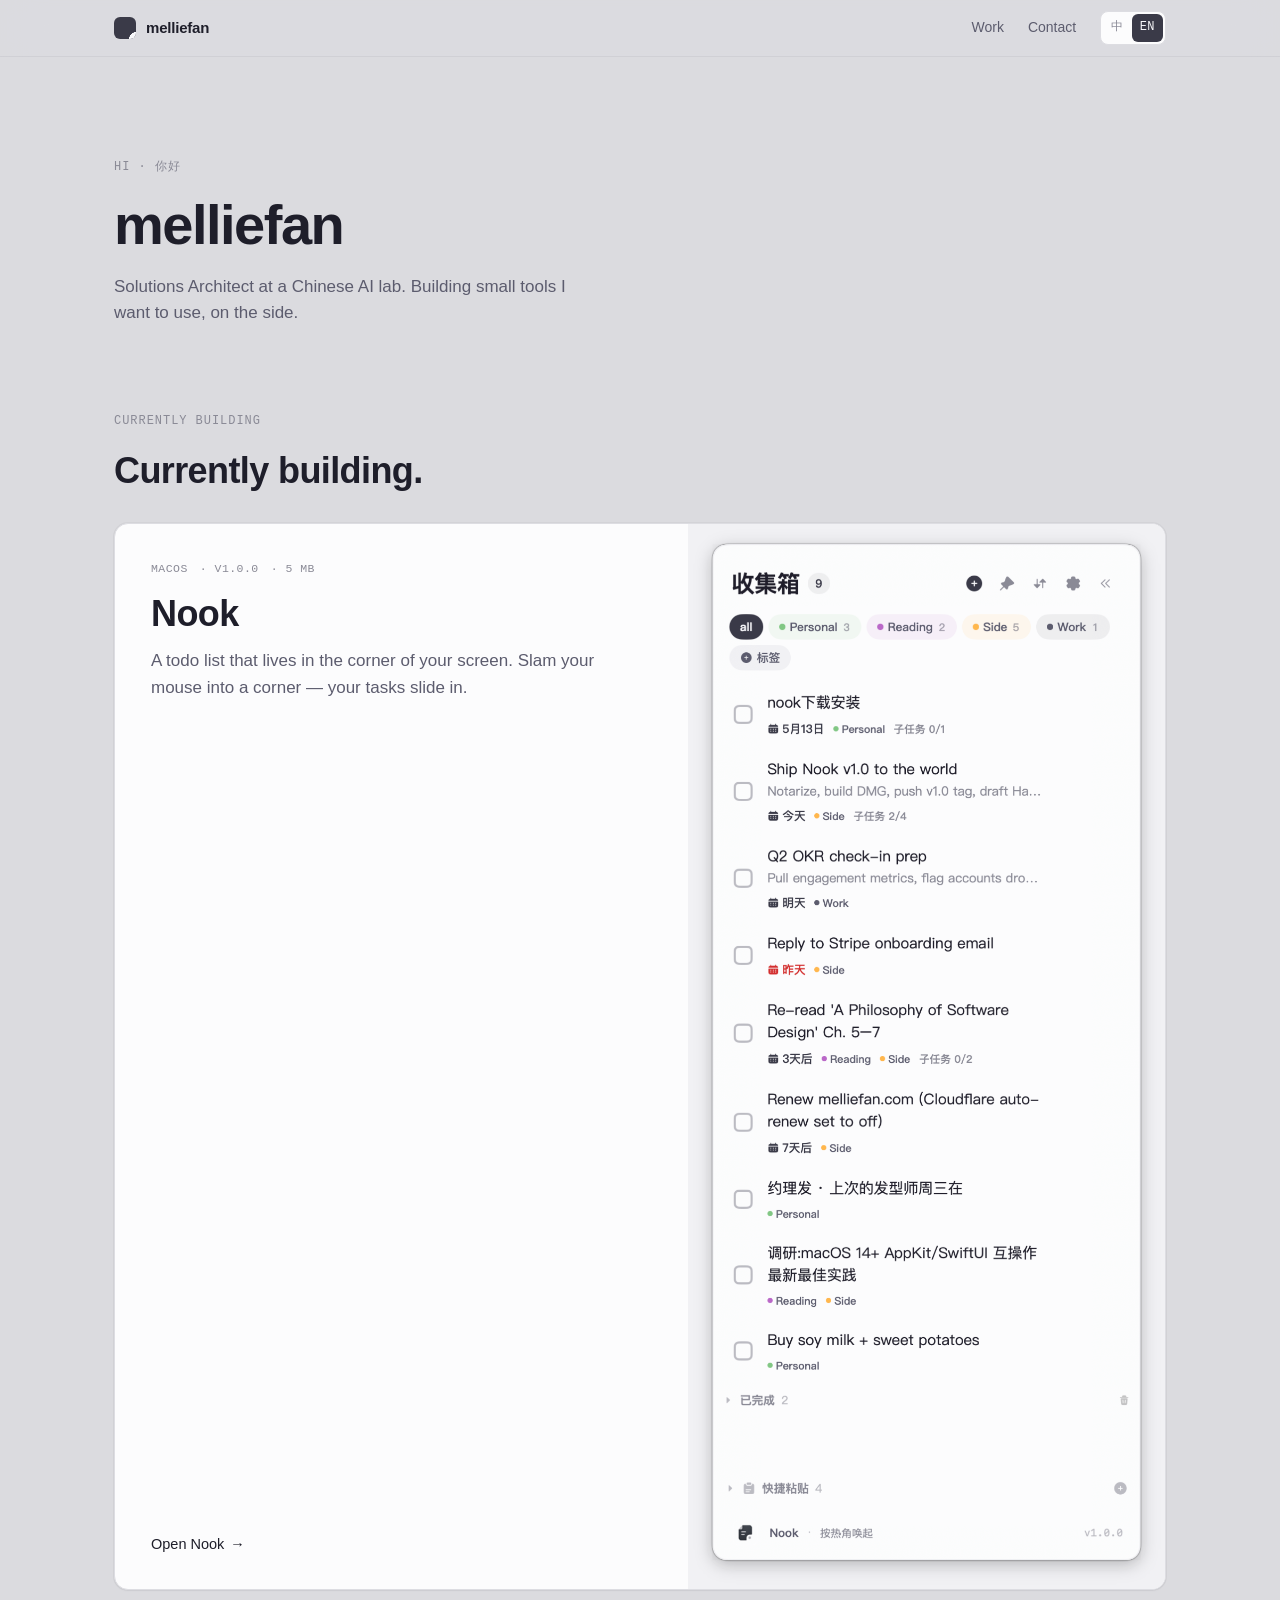
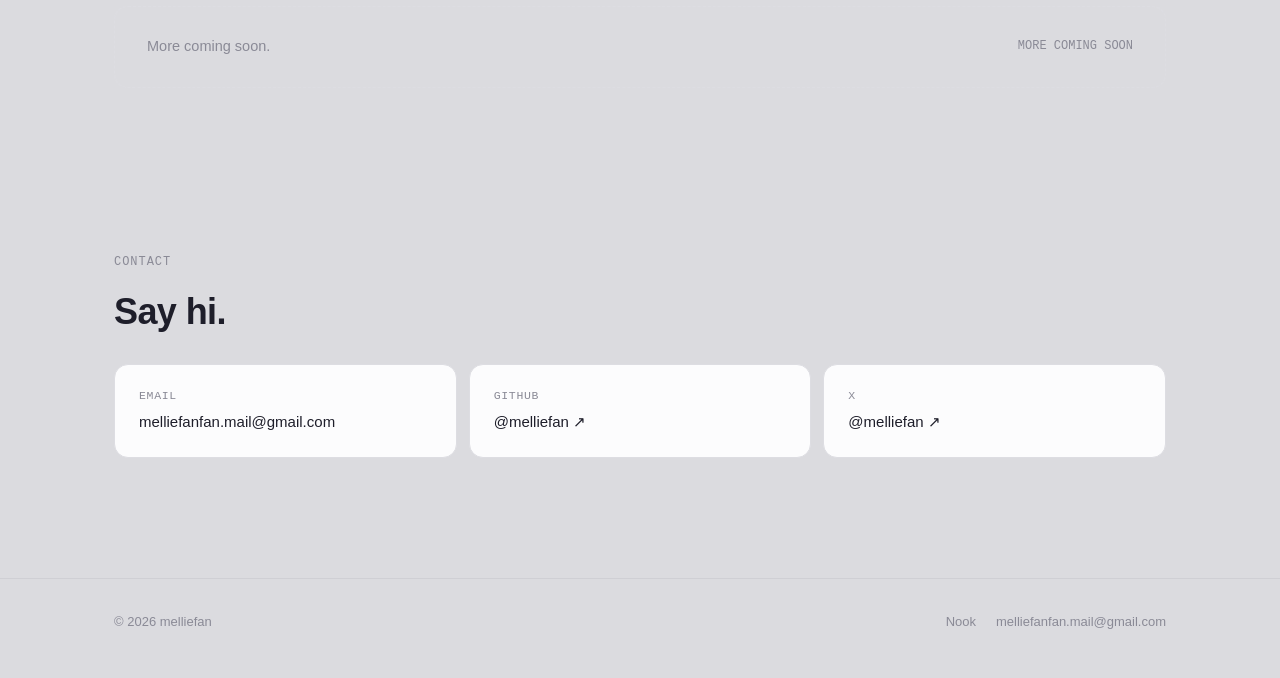
==== en/index.html @ 3928c38f "init: melliefan personal site v1.0 个人主页 + Nook 产品页(中英双语 4 页),静态托管到 GitHub Pages。 URL 全部对齐到 https://m" ====
<!doctype html>
<html lang="en">
<head>
<meta charset="utf-8" />
<meta name="viewport" content="width=device-width, initial-scale=1" />
<title>melliefan</title>
<meta name="description" content="Solutions Architect at a Chinese AI lab. Building tools on the side. Currently shipping Nook — a macOS todo panel that lives in your screen corner." />
<meta name="theme-color" content="#DBDBDF" />
<link rel="icon" type="image/svg+xml" href="../assets/favicon.svg" />

<meta property="og:title" content="melliefan" />
<meta property="og:description" content="Solutions Architect · Building tools on the side" />
<meta property="og:image" content="https://melliefan.github.io/assets/images/og-cover.png" />
<meta property="og:url" content="https://melliefan.github.io/en/" />

<link rel="alternate" hreflang="en" href="https://melliefan.github.io/en/" />
<link rel="alternate" hreflang="zh" href="https://melliefan.github.io/" />
<link rel="alternate" hreflang="x-default" href="https://melliefan.github.io/" />

<link rel="stylesheet" href="../assets/style.css" />
</head>
<body>

<header class="site-header">
  <div class="site-header__inner">
    <a class="brand" href="index.html">
      <span class="brand__mark" aria-hidden="true"></span>
      <span>melliefan</span>
    </a>
    <nav class="site-nav" aria-label="Primary">
      <a class="nav-link" href="#building">Work</a>
      <a class="nav-link" href="#contact">Contact</a>
      <span class="lang-switch" aria-label="Language">
        <a href="../index.html">中</a>
        <a href="#" aria-current="true">EN</a>
      </span>
    </nav>
  </div>
</header>

<main>

  <section class="container hero" style="padding-top: 96px;">
    <div class="hero__copy">
      <span class="eyebrow">Hi · 你好</span>
      <h1 class="hero-display hero__title" style="font-size: clamp(36px, 5.2vw, 56px);">melliefan</h1>
      <p class="lede hero__sub">Solutions Architect at a Chinese AI lab. Building small tools I want to use, on the side.</p>
    </div>
  </section>

  <section class="container section reveal" id="building" style="padding-top: 24px;">
    <div class="section-head">
      <span class="eyebrow">Currently building</span>
      <h2 class="h1">Currently building.</h2>
    </div>

    <a class="work-card" href="nook/index.html" aria-label="Open Nook product page">
      <div class="work-card__body">
        <div>
          <div class="work-card__meta"><span>macOS</span><span>· v1.0.0</span><span>· 5 MB</span></div>
          <h3 class="h1">Nook</h3>
          <p class="lede" style="margin-top: 14px;">A todo list that lives in the corner of your screen. Slam your mouse into a corner — your tasks slide in.</p>
        </div>
        <span class="work-card__cta">Open Nook</span>
      </div>
      <div class="work-card__visual">
        <!-- TODO: replace with AI-generated nook-cover.png (see ASSETS.md §3.1); using main-panel screenshot as placeholder -->
        <img src="../assets/images/screenshot-light-1.png" alt="Nook main panel preview" loading="lazy">
      </div>
    </a>

    <div class="soon-card">
      <span>More coming soon.</span>
      <span class="mono">MORE COMING SOON</span>
    </div>
  </section>

  <section class="container section reveal" id="contact">
    <div class="section-head">
      <span class="eyebrow">Contact</span>
      <h2 class="h1">Say hi.</h2>
    </div>

    <div class="contact">
      <a href="mailto:melliefanfan.mail@gmail.com">
        <span class="label">Email</span>
        <span class="value">melliefanfan.mail@gmail.com</span>
      </a>
      <a href="https://github.com/melliefan" rel="noopener">
        <span class="label">GitHub</span>
        <span class="value">@melliefan ↗</span>
      </a>
      <a href="https://x.com/melliefan" rel="noopener">
        <span class="label">X</span>
        <span class="value">@melliefan ↗</span>
      </a>
    </div>
  </section>

</main>

<footer class="site-footer">
  <div class="container site-footer__inner">
    <span>© 2026 melliefan</span>
    <span class="site-footer__links">
      <a href="nook/index.html">Nook</a>
      <a href="mailto:melliefanfan.mail@gmail.com">melliefanfan.mail@gmail.com</a>
    </span>
  </div>
</footer>

<script src="../assets/main.js" defer></script>
</body>
</html>
---- assets/style.css ----
/* ==========================================================================
   melliefan.github.io — shared stylesheet
   Tokens mirror NookTheme.swift (light only, dark via prefers-color-scheme).
   ========================================================================== */

:root {
  /* Light theme (NookTheme parity) */
  --bg:        #FCFCFD;
  --bg-alt:    #F1F1F4;
  --text-1:    #1E1E2A;
  --text-2:    #5C5C6E;
  --text-3:    #8A8A96;
  --text-4:    #BBBBC2;
  --line:      #DDDDE2;
  --line-soft: rgba(30, 30, 42, 0.06);
  --accent:    #3A3A48;
  --accent-hover: #2A2A38;
  --accent-fg: #F7F7FA;

  /* Page canvas (slightly different from app, per spec) */
  --page-bg:   #DBDBDF;
  --surface:   #FCFCFD;

  /* Shadows */
  --shadow-card: 0 12px 40px rgba(30, 30, 42, 0.08), 0 0 0 1px rgba(30, 30, 42, 0.04);
  --shadow-soft: 0 1px 2px rgba(30, 30, 42, 0.04), 0 0 0 1px rgba(30, 30, 42, 0.04);

  /* Radii */
  --r-card: 14px;
  --r-btn: 8px;
  --r-chip: 999px;

  /* Type */
  --font-sans: -apple-system, BlinkMacSystemFont, "SF Pro Display", "PingFang SC", "Helvetica Neue", sans-serif;
  --font-mono: "SF Mono", "Menlo", ui-monospace, monospace;

  /* Container */
  --container: 1100px;
  --pad: 24px;
}

@media (prefers-color-scheme: dark) {
  :root {
    --bg:        #1A1A26;
    --bg-alt:    #20202E;
    --text-1:    #E5E5EA;
    --text-2:    #A8A8B3;
    --text-3:    #6E6E7A;
    --text-4:    #4A4A56;
    --line:      #2C2C38;
    --line-soft: rgba(229, 229, 234, 0.06);
    --accent:    #E5E5EA;
    --accent-hover: #FFFFFF;
    --accent-fg: #1A1A26;
    --page-bg:   #14141E;
    --surface:   #1F1F2B;
    --shadow-card: 0 12px 40px rgba(0, 0, 0, 0.35), 0 0 0 1px rgba(255, 255, 255, 0.04);
    --shadow-soft: 0 1px 2px rgba(0, 0, 0, 0.2), 0 0 0 1px rgba(255, 255, 255, 0.04);
  }
}

/* Reset --------------------------------------------------------------- */
*,
*::before,
*::after { box-sizing: border-box; }

html { -webkit-font-smoothing: antialiased; -moz-osx-font-smoothing: grayscale; }

body {
  margin: 0;
  font-family: var(--font-sans);
  font-size: 15px;
  line-height: 1.65;
  color: var(--text-1);
  background: var(--page-bg);
  font-feature-settings: "ss01", "cv11";
  text-rendering: optimizeLegibility;
}

img, video { max-width: 100%; display: block; }

a {
  color: inherit;
  text-decoration: none;
}

p { margin: 0; text-wrap: pretty; }
h1, h2, h3, h4 { margin: 0; text-wrap: balance; }

button { font: inherit; }

::selection { background: var(--accent); color: var(--accent-fg); }

/* Layout primitives --------------------------------------------------- */
.container {
  max-width: var(--container);
  margin: 0 auto;
  padding: 0 var(--pad);
}

.section {
  padding-top: 80px;
  padding-bottom: 80px;
}

@media (max-width: 720px) {
  .section { padding-top: 48px; padding-bottom: 48px; }
}

/* Header -------------------------------------------------------------- */
.site-header {
  position: sticky;
  top: 0;
  z-index: 50;
  background: color-mix(in oklab, var(--page-bg) 78%, transparent);
  backdrop-filter: saturate(180%) blur(20px);
  -webkit-backdrop-filter: saturate(180%) blur(20px);
  border-bottom: 1px solid var(--line-soft);
}

.site-header__inner {
  display: flex;
  align-items: center;
  justify-content: space-between;
  height: 56px;
  max-width: var(--container);
  margin: 0 auto;
  padding: 0 var(--pad);
}

.brand {
  display: inline-flex;
  align-items: center;
  gap: 10px;
  font-weight: 600;
  letter-spacing: -0.2px;
  color: var(--text-1);
}

.brand__mark {
  width: 22px;
  height: 22px;
  border-radius: 6px;
  background: var(--accent);
  position: relative;
}
.brand__mark::after {
  content: "";
  position: absolute;
  inset: 0;
  border-radius: 6px;
  background:
    radial-gradient(circle at 100% 100%, var(--accent-fg) 0 22%, transparent 22.5%);
}

.site-nav {
  display: flex;
  align-items: center;
  gap: 24px;
  font-size: 14px;
  color: var(--text-2);
}

.site-nav a:hover { color: var(--text-1); }

.lang-switch {
  display: inline-flex;
  align-items: center;
  gap: 0;
  font-family: var(--font-mono);
  font-size: 12px;
  color: var(--text-3);
  border: 1px solid var(--line);
  border-radius: var(--r-btn);
  padding: 2px;
  background: var(--surface);
}
.lang-switch a {
  padding: 4px 8px;
  border-radius: 6px;
  letter-spacing: 0.04em;
}
.lang-switch a[aria-current="true"] {
  background: var(--accent);
  color: var(--accent-fg);
}

@media (max-width: 560px) {
  .site-nav .nav-link { display: none; }
}

/* Buttons ------------------------------------------------------------- */
.btn {
  display: inline-flex;
  align-items: center;
  gap: 8px;
  height: 44px;
  padding: 0 18px;
  border-radius: var(--r-btn);
  font-size: 14.5px;
  font-weight: 500;
  letter-spacing: -0.1px;
  border: 1px solid transparent;
  cursor: pointer;
  transition: background-color 120ms ease, color 120ms ease, border-color 120ms ease;
  white-space: nowrap;
}
.btn--primary {
  background: var(--accent);
  color: var(--accent-fg);
}
.btn--primary:hover { background: var(--accent-hover); }
.btn--ghost {
  background: transparent;
  color: var(--text-1);
  border-color: var(--line);
}
.btn--ghost:hover { border-color: var(--text-3); }

.btn--lg { height: 52px; padding: 0 22px; font-size: 15px; }

.btn .ico { width: 16px; height: 16px; flex-shrink: 0; }

/* Type ---------------------------------------------------------------- */
.eyebrow {
  display: inline-block;
  font-family: var(--font-mono);
  font-size: 12px;
  letter-spacing: 0.08em;
  text-transform: uppercase;
  color: var(--text-3);
  margin-bottom: 18px;
}

.hero-display {
  font-size: clamp(40px, 6.4vw, 68px);
  line-height: 1.04;
  font-weight: 800;
  letter-spacing: -1.5px;
  color: var(--text-1);
}

.h1 {
  font-size: clamp(28px, 3.2vw, 36px);
  font-weight: 700;
  letter-spacing: -0.6px;
  line-height: 1.15;
}

.h2 {
  font-size: 22px;
  font-weight: 700;
  letter-spacing: -0.4px;
  line-height: 1.25;
}

.h3 {
  font-size: 16px;
  font-weight: 600;
  letter-spacing: -0.2px;
  line-height: 1.4;
}

.lede {
  font-size: 17px;
  line-height: 1.55;
  color: var(--text-2);
  max-width: 52ch;
}

.muted { color: var(--text-2); }
.dim   { color: var(--text-3); }
.mono  { font-family: var(--font-mono); }

/* Hero ---------------------------------------------------------------- */
.hero {
  padding-top: 64px;
  padding-bottom: 24px;
}
.hero__copy {
  max-width: 720px;
}
.hero__title {
  margin-bottom: 20px;
}
.hero__sub {
  margin-bottom: 32px;
}
.hero__ctas {
  display: flex;
  flex-wrap: wrap;
  gap: 12px;
  margin-bottom: 56px;
}

.hero__visual {
  position: relative;
  border-radius: var(--r-card);
  overflow: hidden;
  box-shadow: var(--shadow-card);
  background: var(--surface);
  aspect-ratio: 16 / 10;
}

/* Placeholder --------------------------------------------------------- */
/* Subtly-striped SVG-style placeholders with mono label. */
.placeholder {
  position: relative;
  width: 100%;
  height: 100%;
  background-color: var(--bg-alt);
  background-image: repeating-linear-gradient(
    135deg,
    transparent 0 14px,
    color-mix(in oklab, var(--text-3) 10%, transparent) 14px 15px
  );
  display: flex;
  align-items: center;
  justify-content: center;
  color: var(--text-3);
  font-family: var(--font-mono);
  font-size: 12px;
  letter-spacing: 0.04em;
  text-align: center;
  padding: 16px;
}
.placeholder__label {
  background: var(--surface);
  border: 1px solid var(--line);
  padding: 6px 10px;
  border-radius: 6px;
  color: var(--text-2);
}
.placeholder--video::before {
  content: "";
  position: absolute;
  width: 56px;
  height: 56px;
  border-radius: 999px;
  background: var(--surface);
  border: 1px solid var(--line);
  box-shadow: var(--shadow-soft);
  z-index: 0;
}
.placeholder--video::after {
  content: "";
  position: absolute;
  width: 0;
  height: 0;
  border-left: 14px solid var(--text-2);
  border-top: 9px solid transparent;
  border-bottom: 9px solid transparent;
  margin-left: 4px;
  z-index: 1;
}
.placeholder--video .placeholder__label {
  position: absolute;
  bottom: 14px;
  left: 14px;
}

/* Hot corner section -------------------------------------------------- */
.corner-block {
  display: grid;
  grid-template-columns: 1.05fr 1fr;
  gap: 56px;
  align-items: center;
}
@media (max-width: 820px) {
  .corner-block { grid-template-columns: 1fr; gap: 32px; }
}

.corner-diagram {
  position: relative;
  aspect-ratio: 16 / 10;
  background: var(--bg);
  border: 1px solid var(--line);
  border-radius: var(--r-card);
  box-shadow: var(--shadow-soft);
  overflow: hidden;
}
/* simulated screen with menubar */
.corner-diagram::before {
  content: "";
  position: absolute;
  top: 0; left: 0; right: 0;
  height: 22px;
  background: var(--bg-alt);
  border-bottom: 1px solid var(--line-soft);
}
/* corner markers */
.corner-diagram .marker {
  position: absolute;
  width: 28px;
  height: 28px;
  border: 1.5px dashed var(--text-3);
  border-radius: 4px;
}
.corner-diagram .marker--tl { top: 8px;    left: 8px;    border-color: var(--accent); border-style: solid; }
.corner-diagram .marker--tr { top: 8px;    right: 8px; }
.corner-diagram .marker--bl { bottom: 8px; left: 8px; }
.corner-diagram .marker--br { bottom: 8px; right: 8px; }

/* slid-out panel from top-left */
.corner-diagram .panel {
  position: absolute;
  top: 8px;
  left: 8px;
  width: 38%;
  height: 62%;
  background: var(--surface);
  border: 1px solid var(--line);
  border-radius: 10px;
  box-shadow: 0 14px 30px rgba(30,30,42,0.14);
  padding: 14px 12px;
  display: flex;
  flex-direction: column;
  gap: 8px;
}
.corner-diagram .panel .row {
  height: 8px;
  border-radius: 3px;
  background: var(--bg-alt);
}
.corner-diagram .panel .row.short { width: 60%; }
.corner-diagram .panel .row.med   { width: 78%; }
.corner-diagram .panel .row.tag {
  height: 14px;
  width: 38px;
  border-radius: 4px;
  background: color-mix(in oklab, var(--accent) 22%, var(--bg-alt));
}
.corner-diagram .cursor {
  position: absolute;
  top: 14px;
  left: 14px;
  width: 14px;
  height: 14px;
}
.corner-diagram .cursor svg { display: block; width: 100%; height: 100%; color: var(--text-1); }

/* Feature grid -------------------------------------------------------- */
.features {
  display: grid;
  grid-template-columns: repeat(3, 1fr);
  gap: 16px;
  margin-top: 40px;
}
@media (max-width: 880px) { .features { grid-template-columns: repeat(2, 1fr); } }
@media (max-width: 540px) { .features { grid-template-columns: 1fr; } }

.feature {
  background: var(--surface);
  border: 1px solid var(--line);
  border-radius: var(--r-card);
  padding: 24px 22px 26px;
  display: flex;
  flex-direction: column;
  gap: 10px;
  min-height: 188px;
}
.feature__ico {
  width: 28px;
  height: 28px;
  color: var(--text-1);
  margin-bottom: 6px;
}
.feature__ico svg { width: 100%; height: 100%; display: block; }
.feature__desc {
  color: var(--text-2);
  font-size: 14.5px;
  line-height: 1.55;
}
.feature__desc code {
  font-family: var(--font-mono);
  font-size: 12.5px;
  background: var(--bg-alt);
  padding: 1px 6px;
  border-radius: 4px;
  color: var(--text-1);
}

/* Showcase blocks (zig-zag) ------------------------------------------- */
.showcase-block {
  display: grid;
  grid-template-columns: 1fr 1fr;
  gap: 64px;
  align-items: center;
  margin-top: 96px;
}
.showcase-block:first-of-type { margin-top: 56px; }

.showcase-block--reverse .showcase-block__copy { order: 2; }
.showcase-block--reverse .showcase-block__visual { order: 1; }

@media (max-width: 880px) {
  .showcase-block {
    grid-template-columns: 1fr;
    gap: 32px;
    margin-top: 64px;
  }
  .showcase-block--reverse .showcase-block__copy { order: 1; }
  .showcase-block--reverse .showcase-block__visual { order: 2; }
}

.showcase-block__eyebrow {
  font-size: 12px;
  font-weight: 600;
  color: var(--text-3);
  letter-spacing: 0.08em;
  text-transform: uppercase;
  display: block;
  margin-bottom: 16px;
}
.showcase-block__title {
  margin-bottom: 20px;
  letter-spacing: -0.4px;
}
.showcase-block__body {
  color: var(--text-2);
  font-size: 16px;
  line-height: 1.75;
  margin-bottom: 14px;
}
.showcase-block__body:last-child { margin-bottom: 0; }
.showcase-block__body code {
  font-family: var(--font-mono);
  font-size: 13px;
  background: var(--bg-alt);
  padding: 2px 6px;
  border-radius: 4px;
  color: var(--text-1);
}

/* 容器无框 — 截图本身已经自带圆角和阴影,加框会双层叠 */
.showcase-block__visual {
  display: flex;
  align-items: center;
  justify-content: center;
}
.showcase-block__visual img,
.showcase-block__visual video {
  display: block;
  max-width: 100%;
  height: auto;
}

/* Download ------------------------------------------------------------ */
.download {
  background: var(--surface);
  border: 1px solid var(--line);
  border-radius: var(--r-card);
  padding: 56px 40px;
  text-align: center;
  box-shadow: var(--shadow-soft);
}
.download .h1 { margin-bottom: 12px; }
.download__meta {
  font-family: var(--font-mono);
  font-size: 12.5px;
  color: var(--text-3);
  margin-bottom: 28px;
  letter-spacing: 0.02em;
}
.download .btn { margin-bottom: 20px; }
.download__note {
  font-size: 13.5px;
  color: var(--text-2);
  max-width: 56ch;
  margin: 0 auto;
}
.download__sha {
  margin-top: 18px;
  font-family: var(--font-mono);
  font-size: 11.5px;
  color: var(--text-4);
  word-break: break-all;
}

/* About --------------------------------------------------------------- */
.about {
  display: grid;
  grid-template-columns: 120px 1fr;
  gap: 32px;
  align-items: start;
}
@media (max-width: 600px) {
  .about { grid-template-columns: 1fr; gap: 20px; }
}
.about__avatar {
  width: 96px;
  height: 96px;
  border-radius: 50%;
  background: var(--bg-alt);
  border: 1px solid var(--line);
  overflow: hidden;
  background-image: repeating-linear-gradient(135deg, transparent 0 8px, color-mix(in oklab, var(--text-3) 14%, transparent) 8px 9px);
}
.about__name { font-weight: 700; font-size: 17px; letter-spacing: -0.2px; }
.about__bio  { color: var(--text-2); margin-top: 6px; max-width: 60ch; }
.about__links {
  display: flex;
  gap: 18px;
  margin-top: 16px;
  font-size: 14px;
  color: var(--text-2);
}
.about__links a:hover { color: var(--text-1); }

/* Footer -------------------------------------------------------------- */
.site-footer {
  border-top: 1px solid var(--line-soft);
  padding: 32px 0 48px;
  margin-top: 40px;
}
.site-footer__inner {
  display: flex;
  flex-wrap: wrap;
  gap: 16px;
  justify-content: space-between;
  align-items: center;
  font-size: 13px;
  color: var(--text-3);
}
.site-footer__links {
  display: flex;
  gap: 20px;
}
.site-footer__links a:hover { color: var(--text-1); }

/* Section heading layout --------------------------------------------- */
.section-head {
  max-width: 640px;
  margin-bottom: 8px;
}

/* Personal landing-specific ------------------------------------------ */
.work-card {
  display: grid;
  grid-template-columns: 1.2fr 1fr;
  gap: 0;
  border-radius: var(--r-card);
  overflow: hidden;
  background: var(--surface);
  border: 1px solid var(--line);
  box-shadow: var(--shadow-soft);
  margin-top: 32px;
  transition: box-shadow 200ms ease, transform 200ms ease;
}
.work-card:hover {
  box-shadow: var(--shadow-card);
}
.work-card__body {
  padding: 36px 36px 32px;
  display: flex;
  flex-direction: column;
  justify-content: space-between;
  gap: 24px;
}
.work-card__body .h1 { margin-bottom: 10px; }
.work-card__visual {
  background: var(--bg-alt);
  min-height: 280px;
  position: relative;
}
.work-card__meta {
  display: flex;
  gap: 12px;
  font-family: var(--font-mono);
  font-size: 11.5px;
  color: var(--text-3);
  letter-spacing: 0.04em;
  text-transform: uppercase;
  margin-bottom: 14px;
}
.work-card__cta {
  display: inline-flex;
  align-items: center;
  gap: 6px;
  font-size: 14.5px;
  font-weight: 500;
  color: var(--text-1);
}
.work-card__cta::after {
  content: "→";
  transition: transform 160ms ease;
}
.work-card:hover .work-card__cta::after { transform: translateX(3px); }

@media (max-width: 720px) {
  .work-card { grid-template-columns: 1fr; }
  .work-card__visual { min-height: 200px; order: -1; }
  .work-card__body { padding: 24px; }
}

.soon-card {
  margin-top: 16px;
  padding: 28px 32px;
  border: 1px dashed var(--line);
  border-radius: var(--r-card);
  color: var(--text-3);
  font-size: 14.5px;
  display: flex;
  align-items: center;
  justify-content: space-between;
  gap: 16px;
}
.soon-card .mono { font-size: 12px; }

.contact {
  display: grid;
  grid-template-columns: repeat(3, 1fr);
  gap: 12px;
  margin-top: 32px;
}
@media (max-width: 600px) { .contact { grid-template-columns: 1fr; } }
.contact a {
  border: 1px solid var(--line);
  background: var(--surface);
  border-radius: var(--r-card);
  padding: 22px 24px;
  display: flex;
  flex-direction: column;
  gap: 4px;
  transition: border-color 160ms ease, transform 160ms ease;
}
.contact a:hover { border-color: var(--text-3); }
.contact .label { font-family: var(--font-mono); font-size: 11.5px; color: var(--text-3); letter-spacing: 0.06em; text-transform: uppercase; }
.contact .value { font-size: 15px; color: var(--text-1); font-weight: 500; }

/* Reveal on scroll ---------------------------------------------------- */
.reveal {
  opacity: 0;
  transform: translateY(8px);
  transition: opacity 400ms ease, transform 400ms ease;
}
.reveal.is-visible {
  opacity: 1;
  transform: none;
}
@media (prefers-reduced-motion: reduce) {
  .reveal { opacity: 1; transform: none; transition: none; }
}
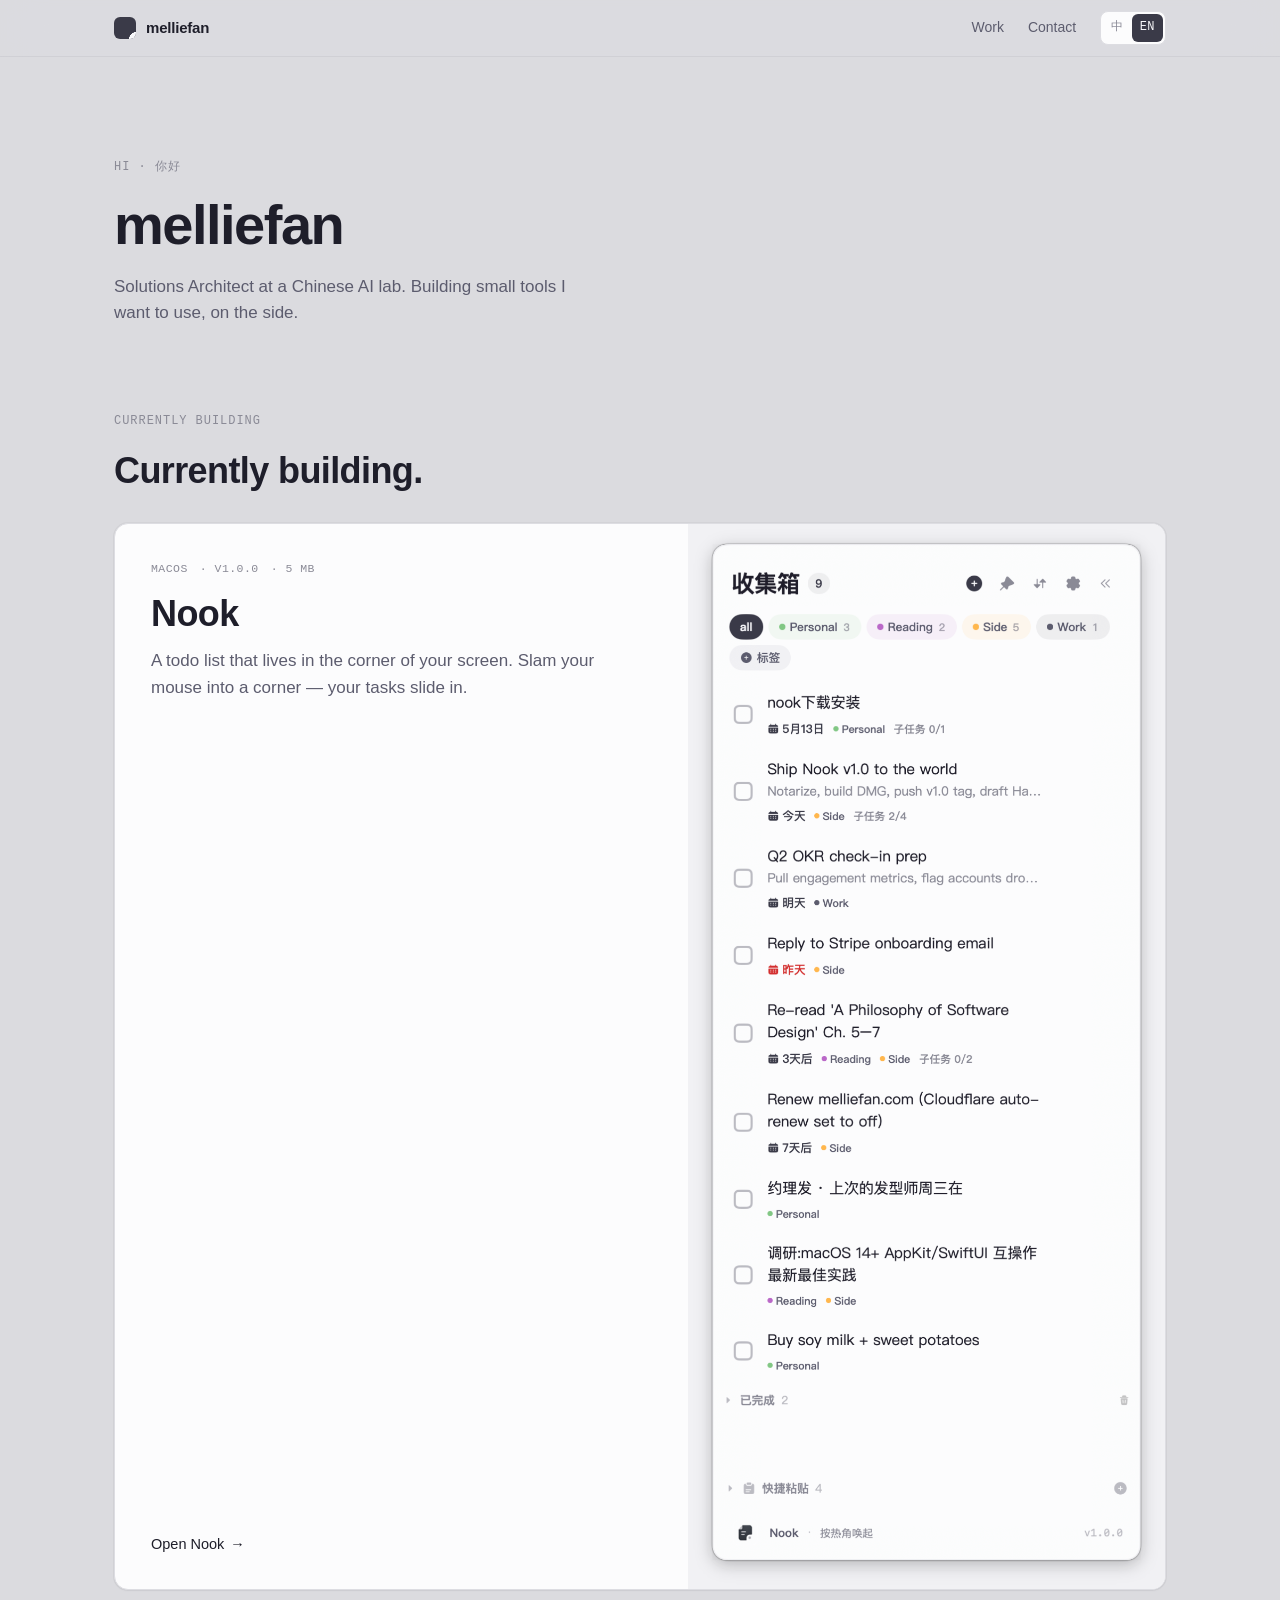
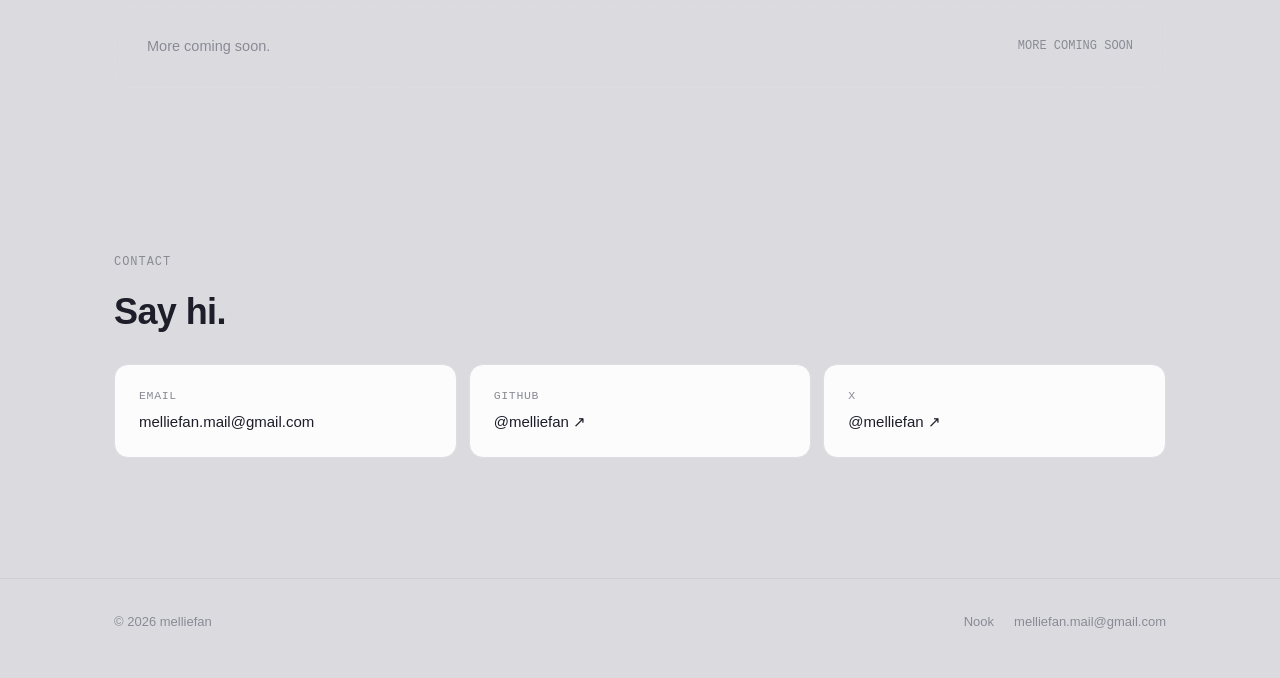
==== commit ff2104aa: "fix(email): melliefanfan → melliefan (typo)" ====
--- a/en/index.html
+++ b/en/index.html
@@ -82,9 +82,9 @@
     </div>
 
     <div class="contact">
-      <a href="mailto:melliefanfan.mail@gmail.com">
+      <a href="mailto:melliefan.mail@gmail.com">
         <span class="label">Email</span>
-        <span class="value">melliefanfan.mail@gmail.com</span>
+        <span class="value">melliefan.mail@gmail.com</span>
       </a>
       <a href="https://github.com/melliefan" rel="noopener">
         <span class="label">GitHub</span>
@@ -104,7 +104,7 @@
     <span>© 2026 melliefan</span>
     <span class="site-footer__links">
       <a href="nook/index.html">Nook</a>
-      <a href="mailto:melliefanfan.mail@gmail.com">melliefanfan.mail@gmail.com</a>
+      <a href="mailto:melliefan.mail@gmail.com">melliefan.mail@gmail.com</a>
     </span>
   </div>
 </footer>
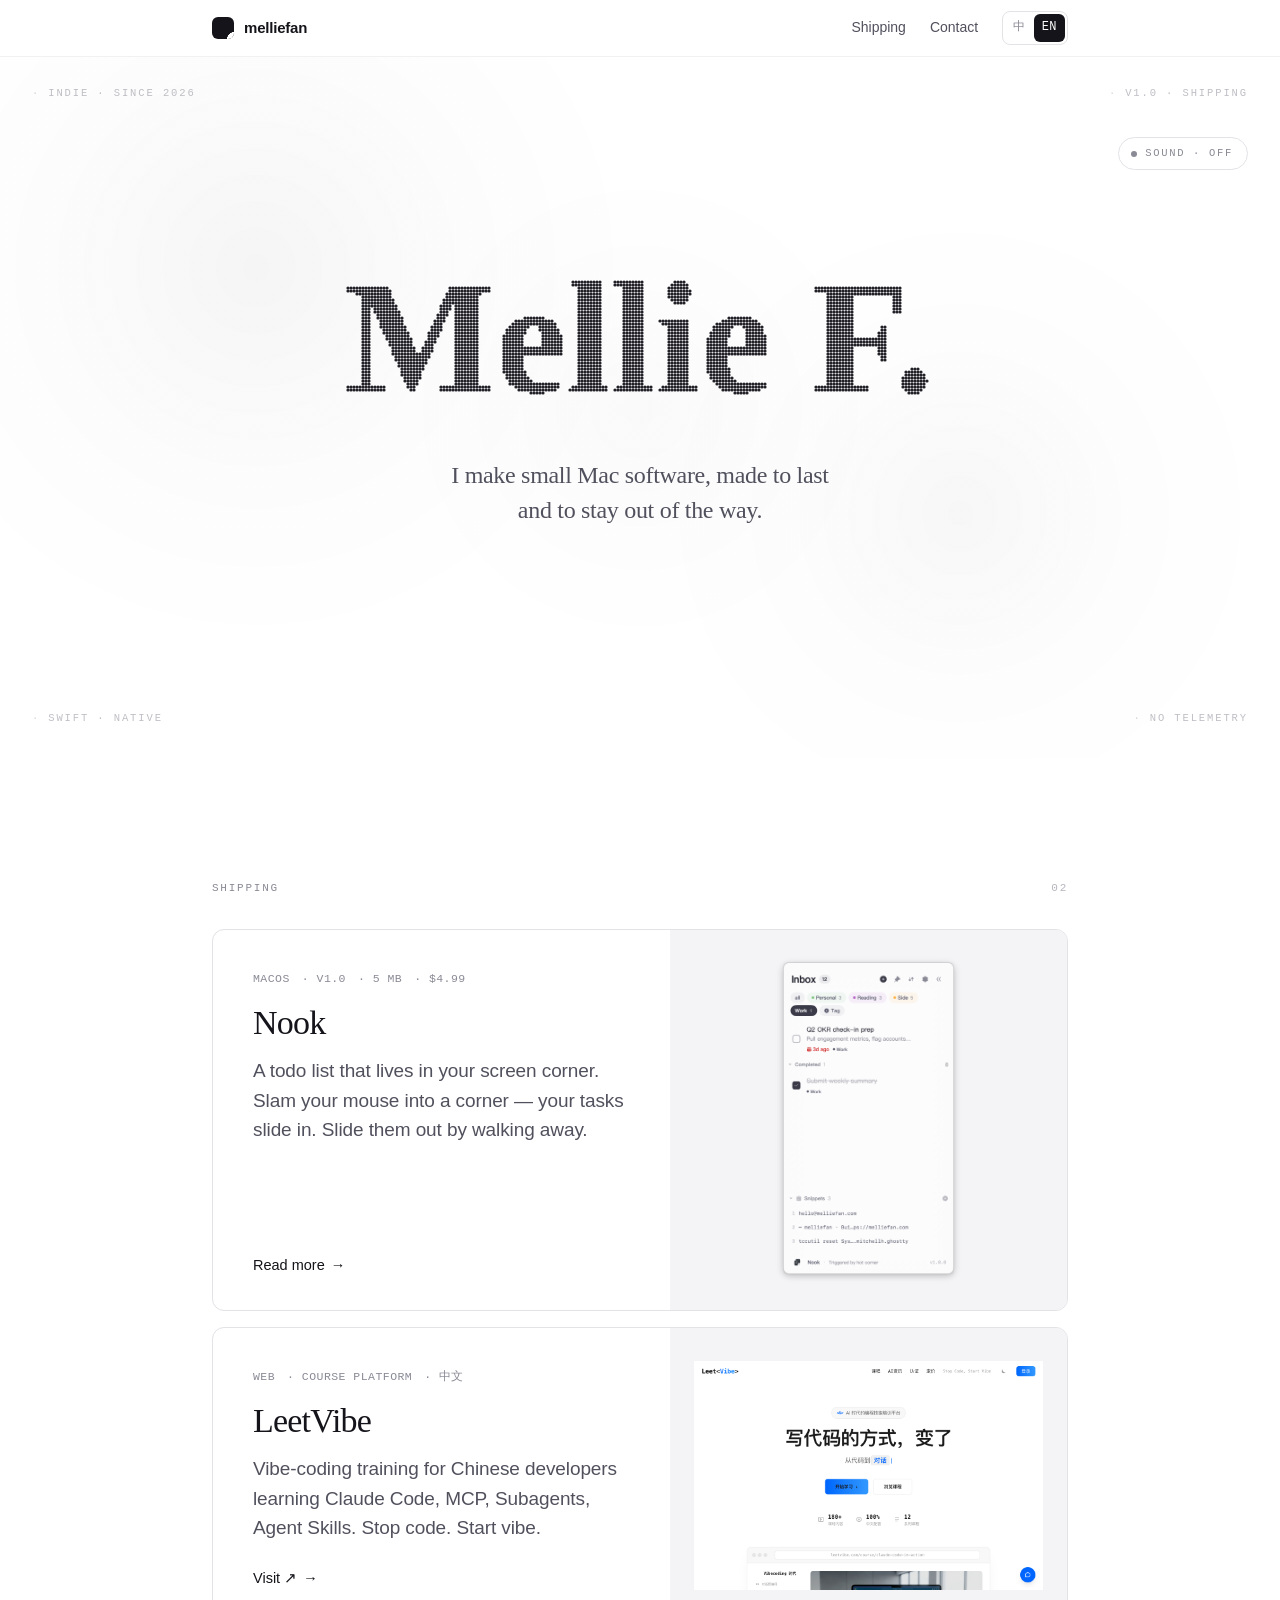
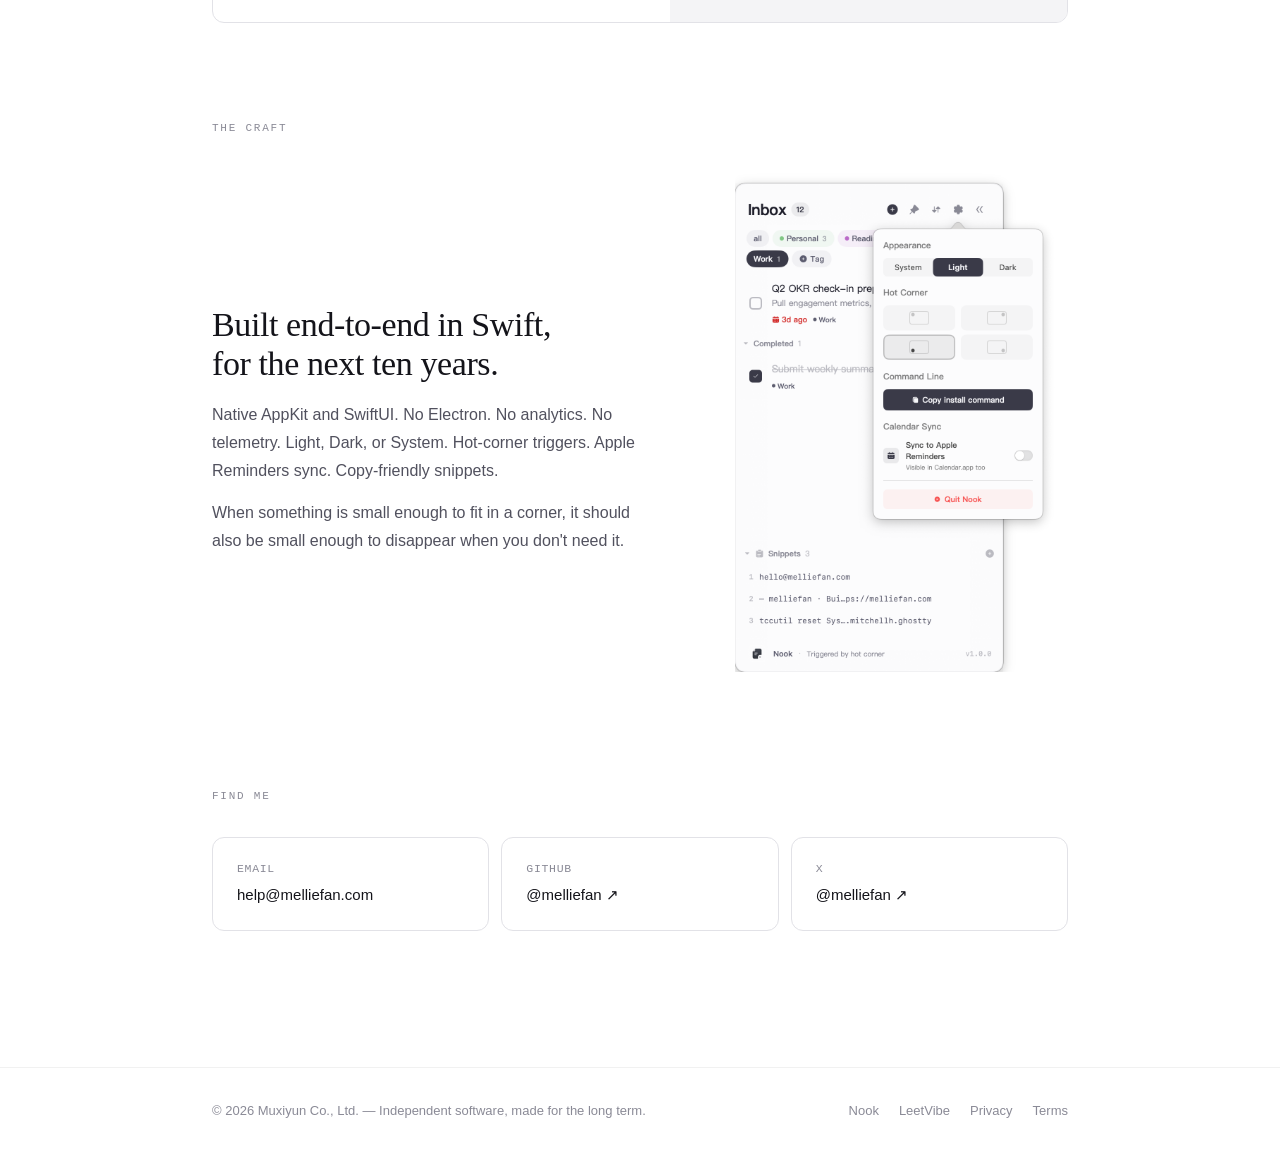
==== commit 29ff6821: "feat(site): cinematic hero + LeetVibe card + editorial redesign - Canvas-rendered particle hero ("Me" ====
--- a/en/index.html
+++ b/en/index.html
@@ -3,21 +3,22 @@
 <head>
 <meta charset="utf-8" />
 <meta name="viewport" content="width=device-width, initial-scale=1" />
-<title>melliefan</title>
-<meta name="description" content="Solutions Architect at a Chinese AI lab. Building tools on the side. Currently shipping Nook — a macOS todo panel that lives in your screen corner." />
-<meta name="theme-color" content="#DBDBDF" />
+<title>Mellie F. — independent software</title>
+<meta name="description" content="Independent software, by Mellie F. Currently shipping Nook (a macOS todo panel) and LeetVibe (an AI-coding training platform)." />
+<meta name="theme-color" content="#FFFFFF" />
+<meta name="color-scheme" content="light" />
 <link rel="icon" type="image/svg+xml" href="../assets/favicon.svg" />
 
-<meta property="og:title" content="melliefan" />
-<meta property="og:description" content="Solutions Architect · Building tools on the side" />
-<meta property="og:image" content="https://melliefan.github.io/assets/images/og-cover.png" />
-<meta property="og:url" content="https://melliefan.github.io/en/" />
+<meta property="og:title" content="Mellie F. — independent software" />
+<meta property="og:description" content="Software made for the long term, by Mellie F." />
+<meta property="og:image" content="https://melliefan.com/assets/images/og-cover.png" />
+<meta property="og:url" content="https://melliefan.com/en/" />
 
-<link rel="alternate" hreflang="en" href="https://melliefan.github.io/en/" />
-<link rel="alternate" hreflang="zh" href="https://melliefan.github.io/" />
-<link rel="alternate" hreflang="x-default" href="https://melliefan.github.io/" />
+<link rel="alternate" hreflang="en" href="https://melliefan.com/en/" />
+<link rel="alternate" hreflang="zh" href="https://melliefan.com/" />
+<link rel="alternate" hreflang="x-default" href="https://melliefan.com/" />
 
-<link rel="stylesheet" href="../assets/style.css" />
+<link rel="stylesheet" href="../assets/style.css?v=noline5" />
 </head>
 <body>
 
@@ -28,7 +29,7 @@
       <span>melliefan</span>
     </a>
     <nav class="site-nav" aria-label="Primary">
-      <a class="nav-link" href="#building">Work</a>
+      <a class="nav-link" href="#shipping">Shipping</a>
       <a class="nav-link" href="#contact">Contact</a>
       <span class="lang-switch" aria-label="Language">
         <a href="../index.html">中</a>
@@ -40,51 +41,88 @@
 
 <main>
 
-  <section class="container hero" style="padding-top: 96px;">
-    <div class="hero__copy">
-      <span class="eyebrow">Hi · 你好</span>
-      <h1 class="hero-display hero__title" style="font-size: clamp(36px, 5.2vw, 56px);">melliefan</h1>
-      <p class="lede hero__sub">Solutions Architect at a Chinese AI lab. Building small tools I want to use, on the side.</p>
+  <section class="hero hero--cinematic" data-text="Mellie F." aria-label="Mellie F. — independent software">
+    <canvas class="hero-canvas-bg" aria-hidden="true"></canvas>
+    <canvas class="hero-canvas-particles" aria-hidden="true"></canvas>
+
+    <h1 class="hero-display hero__title sr-only">Mellie F.</h1>
+
+    <div class="status-tags" aria-hidden="true">
+      <span class="status-tag tag--tl">Indie · since 2026</span>
+      <span class="status-tag tag--tr">v1.0 · shipping</span>
+      <span class="status-tag tag--bl">Swift · native</span>
+      <span class="status-tag tag--br">No telemetry</span>
+    </div>
+
+    <button class="audio-toggle" type="button" aria-label="Toggle ambient melody">
+      <span class="audio-toggle__icon" aria-hidden="true"></span>
+      <span class="audio-toggle__label">Sound · off</span>
+    </button>
+
+    <div class="hero__lede-box">
+      <p class="hero-lede">I make small Mac software, made to last and to stay out of the way.</p>
     </div>
   </section>
 
-  <section class="container section reveal" id="building" style="padding-top: 24px;">
-    <div class="section-head">
-      <span class="eyebrow">Currently building</span>
-      <h2 class="h1">Currently building.</h2>
+  <section class="container section reveal" id="shipping">
+    <div class="editorial-rule">
+      <span>Shipping</span>
+      <span class="editorial-rule__count">02</span>
     </div>
 
-    <a class="work-card" href="nook/index.html" aria-label="Open Nook product page">
+    <a class="work-card" href="../nook/index.html" aria-label="Open Nook">
       <div class="work-card__body">
         <div>
-          <div class="work-card__meta"><span>macOS</span><span>· v1.0.0</span><span>· 5 MB</span></div>
+          <div class="work-card__meta"><span>macOS</span><span>· v1.0</span><span>· 5 MB</span><span>· $4.99</span></div>
           <h3 class="h1">Nook</h3>
-          <p class="lede" style="margin-top: 14px;">A todo list that lives in the corner of your screen. Slam your mouse into a corner — your tasks slide in.</p>
+          <p class="lede" style="margin-top: 14px;">A todo list that lives in your screen corner. Slam your mouse into a corner — your tasks slide in. Slide them out by walking away.</p>
         </div>
-        <span class="work-card__cta">Open Nook</span>
+        <span class="work-card__cta">Read more</span>
       </div>
       <div class="work-card__visual">
-        <!-- TODO: replace with AI-generated nook-cover.png (see ASSETS.md §3.1); using main-panel screenshot as placeholder -->
         <img src="../assets/images/screenshot-light-1.png" alt="Nook main panel preview" loading="lazy">
       </div>
     </a>
 
-    <div class="soon-card">
-      <span>More coming soon.</span>
-      <span class="mono">MORE COMING SOON</span>
+    <a class="work-card" href="#" aria-label="LeetVibe — link pending deployment">
+      <div class="work-card__body">
+        <div>
+          <div class="work-card__meta"><span>WEB</span><span>· COURSE PLATFORM</span><span>· 中文</span></div>
+          <h3 class="h1">LeetVibe</h3>
+          <p class="lede" style="margin-top: 14px;">Vibe-coding training for Chinese developers learning Claude Code, MCP, Subagents, Agent Skills. Stop code. Start vibe.</p>
+        </div>
+        <span class="work-card__cta">Visit ↗</span>
+      </div>
+      <div class="work-card__visual">
+        <img src="../assets/images/leetvibe-cover.png" alt="LeetVibe homepage preview" loading="lazy">
+      </div>
+    </a>
+  </section>
+
+  <section class="container section reveal" id="craft">
+    <div class="editorial-rule">
+      <span>The craft</span>
+    </div>
+    <div class="showcase-block">
+      <div class="showcase-block__copy">
+        <h2 class="h1 showcase-block__title">Built end-to-end in Swift, for the next ten years.</h2>
+        <p class="showcase-block__body">Native AppKit and SwiftUI. No Electron. No analytics. No telemetry. Light, Dark, or System. Hot-corner triggers. Apple Reminders sync. Copy-friendly snippets.</p>
+        <p class="showcase-block__body">When something is small enough to fit in a corner, it should also be small enough to disappear when you don't need it.</p>
+      </div>
+      <div class="showcase-block__visual">
+        <img src="../assets/images/screenshot-light-2.png" alt="Nook settings panel" loading="lazy">
+      </div>
     </div>
   </section>
 
   <section class="container section reveal" id="contact">
-    <div class="section-head">
-      <span class="eyebrow">Contact</span>
-      <h2 class="h1">Say hi.</h2>
+    <div class="editorial-rule">
+      <span>Find me</span>
     </div>
-
     <div class="contact">
-      <a href="mailto:melliefan.mail@gmail.com">
+      <a href="mailto:help@melliefan.com">
         <span class="label">Email</span>
-        <span class="value">melliefan.mail@gmail.com</span>
+        <span class="value">help@melliefan.com</span>
       </a>
       <a href="https://github.com/melliefan" rel="noopener">
         <span class="label">GitHub</span>
@@ -101,14 +139,17 @@
 
 <footer class="site-footer">
   <div class="container site-footer__inner">
-    <span>© 2026 melliefan</span>
+    <span>© 2026 Muxiyun Co., Ltd. — Independent software, made for the long term.</span>
     <span class="site-footer__links">
-      <a href="nook/index.html">Nook</a>
-      <a href="mailto:melliefan.mail@gmail.com">melliefan.mail@gmail.com</a>
+      <a href="../nook/index.html">Nook</a>
+      <a href="#">LeetVibe</a>
+      <a href="../legal/privacy.html">Privacy</a>
+      <a href="../legal/terms.html">Terms</a>
     </span>
   </div>
 </footer>
 
-<script src="../assets/main.js" defer></script>
+<script src="../assets/main.js?v=noline5" defer></script>
+<script src="../assets/hero-cinematic.js?v=noline5" defer></script>
 </body>
 </html>
--- a/assets/style.css
+++ b/assets/style.css
@@ -4,60 +4,44 @@
    ========================================================================== */
 
 :root {
-  /* Light theme (NookTheme parity) */
-  --bg:        #FCFCFD;
-  --bg-alt:    #F1F1F4;
-  --text-1:    #1E1E2A;
-  --text-2:    #5C5C6E;
+  /* Light theme — cold white editorial */
+  --bg:        #FFFFFF;
+  --bg-alt:    #F4F4F6;
+  --text-1:    #14141A;
+  --text-2:    #51515E;
   --text-3:    #8A8A96;
-  --text-4:    #BBBBC2;
-  --line:      #DDDDE2;
-  --line-soft: rgba(30, 30, 42, 0.06);
-  --accent:    #3A3A48;
-  --accent-hover: #2A2A38;
-  --accent-fg: #F7F7FA;
-
-  /* Page canvas (slightly different from app, per spec) */
-  --page-bg:   #DBDBDF;
-  --surface:   #FCFCFD;
+  --text-4:    #B5B5BD;
+  --line:      #E2E2E7;
+  --line-soft: rgba(20, 20, 26, 0.06);
+  --accent:    #14141A;
+  --accent-hover: #000000;
+  --accent-fg: #FFFFFF;
+
+  /* Page canvas — pure cold white */
+  --page-bg:   #FFFFFF;
+  --surface:   #FFFFFF;
 
   /* Shadows */
-  --shadow-card: 0 12px 40px rgba(30, 30, 42, 0.08), 0 0 0 1px rgba(30, 30, 42, 0.04);
-  --shadow-soft: 0 1px 2px rgba(30, 30, 42, 0.04), 0 0 0 1px rgba(30, 30, 42, 0.04);
+  --shadow-card: 0 12px 40px rgba(20, 20, 26, 0.06), 0 0 0 1px rgba(20, 20, 26, 0.04);
+  --shadow-soft: 0 1px 2px rgba(20, 20, 26, 0.03), 0 0 0 1px rgba(20, 20, 26, 0.04);
 
   /* Radii */
-  --r-card: 14px;
+  --r-card: 12px;
   --r-btn: 8px;
   --r-chip: 999px;
 
   /* Type */
-  --font-sans: -apple-system, BlinkMacSystemFont, "SF Pro Display", "PingFang SC", "Helvetica Neue", sans-serif;
-  --font-mono: "SF Mono", "Menlo", ui-monospace, monospace;
+  --font-serif: "New York", "Tiempos Headline", "Source Serif 4", "Source Serif Pro", "Iowan Old Style", "Georgia", serif;
+  --font-sans: -apple-system, BlinkMacSystemFont, "SF Pro Display", "Inter", "PingFang SC", "Helvetica Neue", sans-serif;
+  --font-mono: "Berkeley Mono", "SF Mono", "JetBrains Mono", "Menlo", ui-monospace, monospace;
 
   /* Container */
-  --container: 1100px;
-  --pad: 24px;
-}
-
-@media (prefers-color-scheme: dark) {
-  :root {
-    --bg:        #1A1A26;
-    --bg-alt:    #20202E;
-    --text-1:    #E5E5EA;
-    --text-2:    #A8A8B3;
-    --text-3:    #6E6E7A;
-    --text-4:    #4A4A56;
-    --line:      #2C2C38;
-    --line-soft: rgba(229, 229, 234, 0.06);
-    --accent:    #E5E5EA;
-    --accent-hover: #FFFFFF;
-    --accent-fg: #1A1A26;
-    --page-bg:   #14141E;
-    --surface:   #1F1F2B;
-    --shadow-card: 0 12px 40px rgba(0, 0, 0, 0.35), 0 0 0 1px rgba(255, 255, 255, 0.04);
-    --shadow-soft: 0 1px 2px rgba(0, 0, 0, 0.2), 0 0 0 1px rgba(255, 255, 255, 0.04);
-  }
-}
+  --container: 920px;
+  --pad: 32px;
+}
+
+/* Site is light-only by design — color-scheme meta tag in HTML enforces. */
+html { color-scheme: light; }
 
 /* Reset --------------------------------------------------------------- */
 *,
@@ -99,12 +83,16 @@
 }
 
 .section {
-  padding-top: 80px;
-  padding-bottom: 80px;
+  padding-top: 96px;
+  padding-bottom: 0;
+}
+.section:last-of-type {
+  padding-bottom: 96px;
 }
 
 @media (max-width: 720px) {
-  .section { padding-top: 48px; padding-bottom: 48px; }
+  .section { padding-top: 64px; }
+  .section:last-of-type { padding-bottom: 64px; }
 }
 
 /* Header -------------------------------------------------------------- */
@@ -233,18 +221,26 @@
 }
 
 .hero-display {
-  font-size: clamp(40px, 6.4vw, 68px);
-  line-height: 1.04;
-  font-weight: 800;
-  letter-spacing: -1.5px;
+  font-family: var(--font-serif);
+  font-size: clamp(44px, 7vw, 76px);
+  line-height: 1.02;
+  font-weight: 500;
+  letter-spacing: -2.4px;
   color: var(--text-1);
 }
 
 .h1 {
-  font-size: clamp(28px, 3.2vw, 36px);
+  font-family: var(--font-serif);
+  font-size: clamp(26px, 2.8vw, 34px);
+  font-weight: 500;
+  letter-spacing: -0.8px;
+  line-height: 1.15;
+}
+
+.h1--sans {
+  font-family: var(--font-sans);
   font-weight: 700;
-  letter-spacing: -0.6px;
-  line-height: 1.15;
+  letter-spacing: -0.4px;
 }
 
 .h2 {
@@ -262,10 +258,21 @@
 }
 
 .lede {
-  font-size: 17px;
+  font-size: 19px;
   line-height: 1.55;
   color: var(--text-2);
   max-width: 52ch;
+  letter-spacing: -0.1px;
+}
+
+.hero-lede {
+  font-family: var(--font-serif);
+  font-size: clamp(20px, 2.1vw, 24px);
+  line-height: 1.45;
+  font-weight: 400;
+  letter-spacing: -0.3px;
+  color: var(--text-2);
+  max-width: 32ch;
 }
 
 .muted { color: var(--text-2); }
@@ -274,17 +281,171 @@
 
 /* Hero ---------------------------------------------------------------- */
 .hero {
-  padding-top: 64px;
-  padding-bottom: 24px;
+  padding-top: 120px;
+  padding-bottom: 32px;
 }
 .hero__copy {
   max-width: 720px;
 }
 .hero__title {
-  margin-bottom: 20px;
+  margin-bottom: 28px;
 }
 .hero__sub {
   margin-bottom: 32px;
+}
+
+/* Cinematic hero — particle text + drifting orbs + audio ============== */
+.hero--cinematic {
+  position: relative;
+  min-height: 78vh;
+  padding: 0;
+  margin: 0 0 24px;
+  overflow: hidden;
+  display: flex;
+  flex-direction: column;
+  align-items: center;
+  justify-content: center;
+  isolation: isolate;
+}
+.hero--cinematic .hero-canvas-bg,
+.hero--cinematic .hero-canvas-particles {
+  position: absolute;
+  inset: 0;
+  width: 100%;
+  height: 100%;
+  display: block;
+  z-index: 0;
+}
+.hero--cinematic .hero-canvas-particles { z-index: 1; pointer-events: none; }
+
+.hero--cinematic .hero__lede-box {
+  position: relative;
+  z-index: 3;
+  padding: 0 24px;
+  width: 100%;
+  max-width: 560px;
+  text-align: center;
+  pointer-events: none;
+  /* Push lede below the canvas title (rendered at H * 0.42) */
+  margin-top: clamp(110px, 14vw, 170px);
+}
+.hero--cinematic .hero-lede {
+  pointer-events: auto;
+  margin: 0 auto;
+  text-align: center;
+  max-width: 32ch;
+}
+
+.sr-only {
+  position: absolute;
+  width: 1px;
+  height: 1px;
+  padding: 0;
+  margin: -1px;
+  overflow: hidden;
+  clip: rect(0, 0, 0, 0);
+  white-space: nowrap;
+  border: 0;
+}
+
+/* Floating system-status tags ----------------------------------------- */
+.status-tags {
+  position: absolute;
+  inset: 0;
+  pointer-events: none;
+  z-index: 3;
+}
+.status-tag {
+  position: absolute;
+  font-family: var(--font-mono);
+  font-size: 10.5px;
+  letter-spacing: 0.18em;
+  text-transform: uppercase;
+  color: var(--text-3);
+  opacity: 0;
+  white-space: nowrap;
+  animation: tag-fade-in 1.6s ease-out forwards;
+}
+.status-tag::before {
+  content: "·";
+  display: inline-block;
+  margin-right: 8px;
+  color: var(--text-4);
+  animation: tag-blink 4s ease-in-out infinite;
+}
+.status-tag.tag--tl { top: 28px; left: 32px; animation-delay: 0.4s; }
+.status-tag.tag--tr { top: 28px; right: 32px; animation-delay: 0.7s; }
+.status-tag.tag--bl { bottom: 32px; left: 32px; animation-delay: 1.0s; }
+.status-tag.tag--br { bottom: 32px; right: 32px; animation-delay: 1.3s; }
+
+@keyframes tag-fade-in {
+  to { opacity: 0.55; transform: translateY(0); }
+}
+.status-tag { transform: translateY(4px); }
+
+@keyframes tag-blink {
+  0%, 100% { opacity: 0.4; }
+  50%      { opacity: 1; }
+}
+
+@media (max-width: 680px) {
+  .status-tag { font-size: 9.5px; letter-spacing: 0.14em; }
+  .status-tag.tag--tl, .status-tag.tag--bl { left: 18px; }
+  .status-tag.tag--tr, .status-tag.tag--br { right: 18px; }
+}
+
+/* Audio toggle (subtle pill) ------------------------------------------ */
+.audio-toggle {
+  position: absolute;
+  top: 80px;
+  right: 32px;
+  z-index: 4;
+  background: color-mix(in oklab, var(--bg) 70%, transparent);
+  backdrop-filter: blur(10px);
+  -webkit-backdrop-filter: blur(10px);
+  border: 1px solid var(--line);
+  border-radius: 999px;
+  padding: 7px 14px 7px 12px;
+  font-family: var(--font-mono);
+  font-size: 10.5px;
+  letter-spacing: 0.16em;
+  text-transform: uppercase;
+  color: var(--text-3);
+  cursor: pointer;
+  display: inline-flex;
+  align-items: center;
+  gap: 8px;
+  transition: color 200ms ease, border-color 200ms ease, background 200ms ease;
+}
+.audio-toggle:hover {
+  color: var(--text-1);
+  border-color: var(--text-3);
+}
+.audio-toggle__icon {
+  display: inline-block;
+  width: 6px;
+  height: 6px;
+  border-radius: 50%;
+  background: var(--text-3);
+  transition: background 200ms ease;
+}
+.audio-toggle.is-on .audio-toggle__icon {
+  background: #1E9F55;
+  box-shadow: 0 0 0 3px rgba(30, 159, 85, 0.18);
+  animation: audio-pulse 2.4s ease-in-out infinite;
+}
+@keyframes audio-pulse {
+  0%, 100% { box-shadow: 0 0 0 3px rgba(30, 159, 85, 0.18); }
+  50%      { box-shadow: 0 0 0 6px rgba(30, 159, 85, 0.06); }
+}
+
+@media (max-width: 680px) {
+  .audio-toggle { top: 64px; right: 18px; }
+}
+
+@media (prefers-reduced-motion: reduce) {
+  .status-tag, .audio-toggle.is-on .audio-toggle__icon { animation: none; }
+  .status-tag { opacity: 0.55; transform: none; }
 }
 .hero__ctas {
   display: flex;
@@ -483,12 +644,12 @@
 /* Showcase blocks (zig-zag) ------------------------------------------- */
 .showcase-block {
   display: grid;
-  grid-template-columns: 1fr 1fr;
-  gap: 64px;
-  align-items: center;
-  margin-top: 96px;
-}
-.showcase-block:first-of-type { margin-top: 56px; }
+  grid-template-columns: 1.1fr 0.9fr;
+  gap: 80px;
+  align-items: center;
+  margin-top: 64px;
+}
+.showcase-block:first-of-type { margin-top: 40px; }
 
 .showcase-block--reverse .showcase-block__copy { order: 2; }
 .showcase-block--reverse .showcase-block__visual { order: 1; }
@@ -496,8 +657,8 @@
 @media (max-width: 880px) {
   .showcase-block {
     grid-template-columns: 1fr;
-    gap: 32px;
-    margin-top: 64px;
+    gap: 28px;
+    margin-top: 48px;
   }
   .showcase-block--reverse .showcase-block__copy { order: 1; }
   .showcase-block--reverse .showcase-block__visual { order: 2; }
@@ -510,10 +671,10 @@
   letter-spacing: 0.08em;
   text-transform: uppercase;
   display: block;
-  margin-bottom: 16px;
+  margin-bottom: 14px;
 }
 .showcase-block__title {
-  margin-bottom: 20px;
+  margin-bottom: 18px;
   letter-spacing: -0.4px;
 }
 .showcase-block__body {
@@ -538,11 +699,15 @@
   align-items: center;
   justify-content: center;
 }
+/* 截图限定为真实 Nook panel 尺寸级别(360×540),避免在 grid 中被拉到几千 px 高 */
 .showcase-block__visual img,
 .showcase-block__visual video {
   display: block;
-  max-width: 100%;
+  max-width: 360px;
+  max-height: 540px;
+  width: 100%;
   height: auto;
+  object-fit: contain;
 }
 
 /* Download ------------------------------------------------------------ */
@@ -634,34 +799,96 @@
   margin-bottom: 8px;
 }
 
+/* Section label (no line) — minimal mono header ---------------------- */
+.editorial-rule {
+  display: flex;
+  align-items: center;
+  justify-content: space-between;
+  margin: 0 0 32px;
+  font-family: var(--font-mono);
+  font-size: 11px;
+  letter-spacing: 0.16em;
+  text-transform: uppercase;
+  color: var(--text-3);
+}
+.editorial-rule__count {
+  color: var(--text-4);
+  font-feature-settings: "tnum";
+}
+.editorial-rule + * { margin-top: 0; }
+
+/* Now list — italic editorial paragraph ------------------------------ */
+.now-list {
+  font-family: var(--font-serif);
+  font-size: clamp(20px, 2.2vw, 24px);
+  line-height: 1.55;
+  letter-spacing: -0.4px;
+  color: var(--text-1);
+  font-weight: 500;
+  max-width: 660px;
+}
+.now-list p {
+  margin: 0 0 14px;
+}
+.now-list p:last-child { margin-bottom: 0; }
+.now-list em {
+  font-style: italic;
+  color: var(--text-2);
+}
+.now-list .now-meta {
+  display: block;
+  font-family: var(--font-mono);
+  font-size: 11px;
+  letter-spacing: 0.14em;
+  text-transform: uppercase;
+  color: var(--text-3);
+  margin-top: 24px;
+  font-style: normal;
+  font-weight: 400;
+}
+
 /* Personal landing-specific ------------------------------------------ */
 .work-card {
   display: grid;
-  grid-template-columns: 1.2fr 1fr;
+  grid-template-columns: 1.15fr 1fr;
   gap: 0;
   border-radius: var(--r-card);
   overflow: hidden;
   background: var(--surface);
   border: 1px solid var(--line);
-  box-shadow: var(--shadow-soft);
-  margin-top: 32px;
-  transition: box-shadow 200ms ease, transform 200ms ease;
+  box-shadow: none;
+  margin-top: 24px;
+  transition: border-color 200ms ease, transform 200ms ease;
 }
 .work-card:hover {
-  box-shadow: var(--shadow-card);
-}
+  border-color: var(--text-3);
+}
+.work-card + .work-card { margin-top: 16px; }
 .work-card__body {
-  padding: 36px 36px 32px;
+  padding: 40px 40px 32px;
   display: flex;
   flex-direction: column;
   justify-content: space-between;
   gap: 24px;
 }
-.work-card__body .h1 { margin-bottom: 10px; }
+.work-card__body .h1 { margin-bottom: 12px; }
 .work-card__visual {
   background: var(--bg-alt);
   min-height: 280px;
+  max-height: 380px;
   position: relative;
+  display: flex;
+  align-items: center;
+  justify-content: center;
+  padding: 24px;
+  overflow: hidden;
+}
+.work-card__visual img {
+  max-width: 100%;
+  max-height: 100%;
+  width: auto;
+  height: auto;
+  object-fit: contain;
 }
 .work-card__meta {
   display: flex;
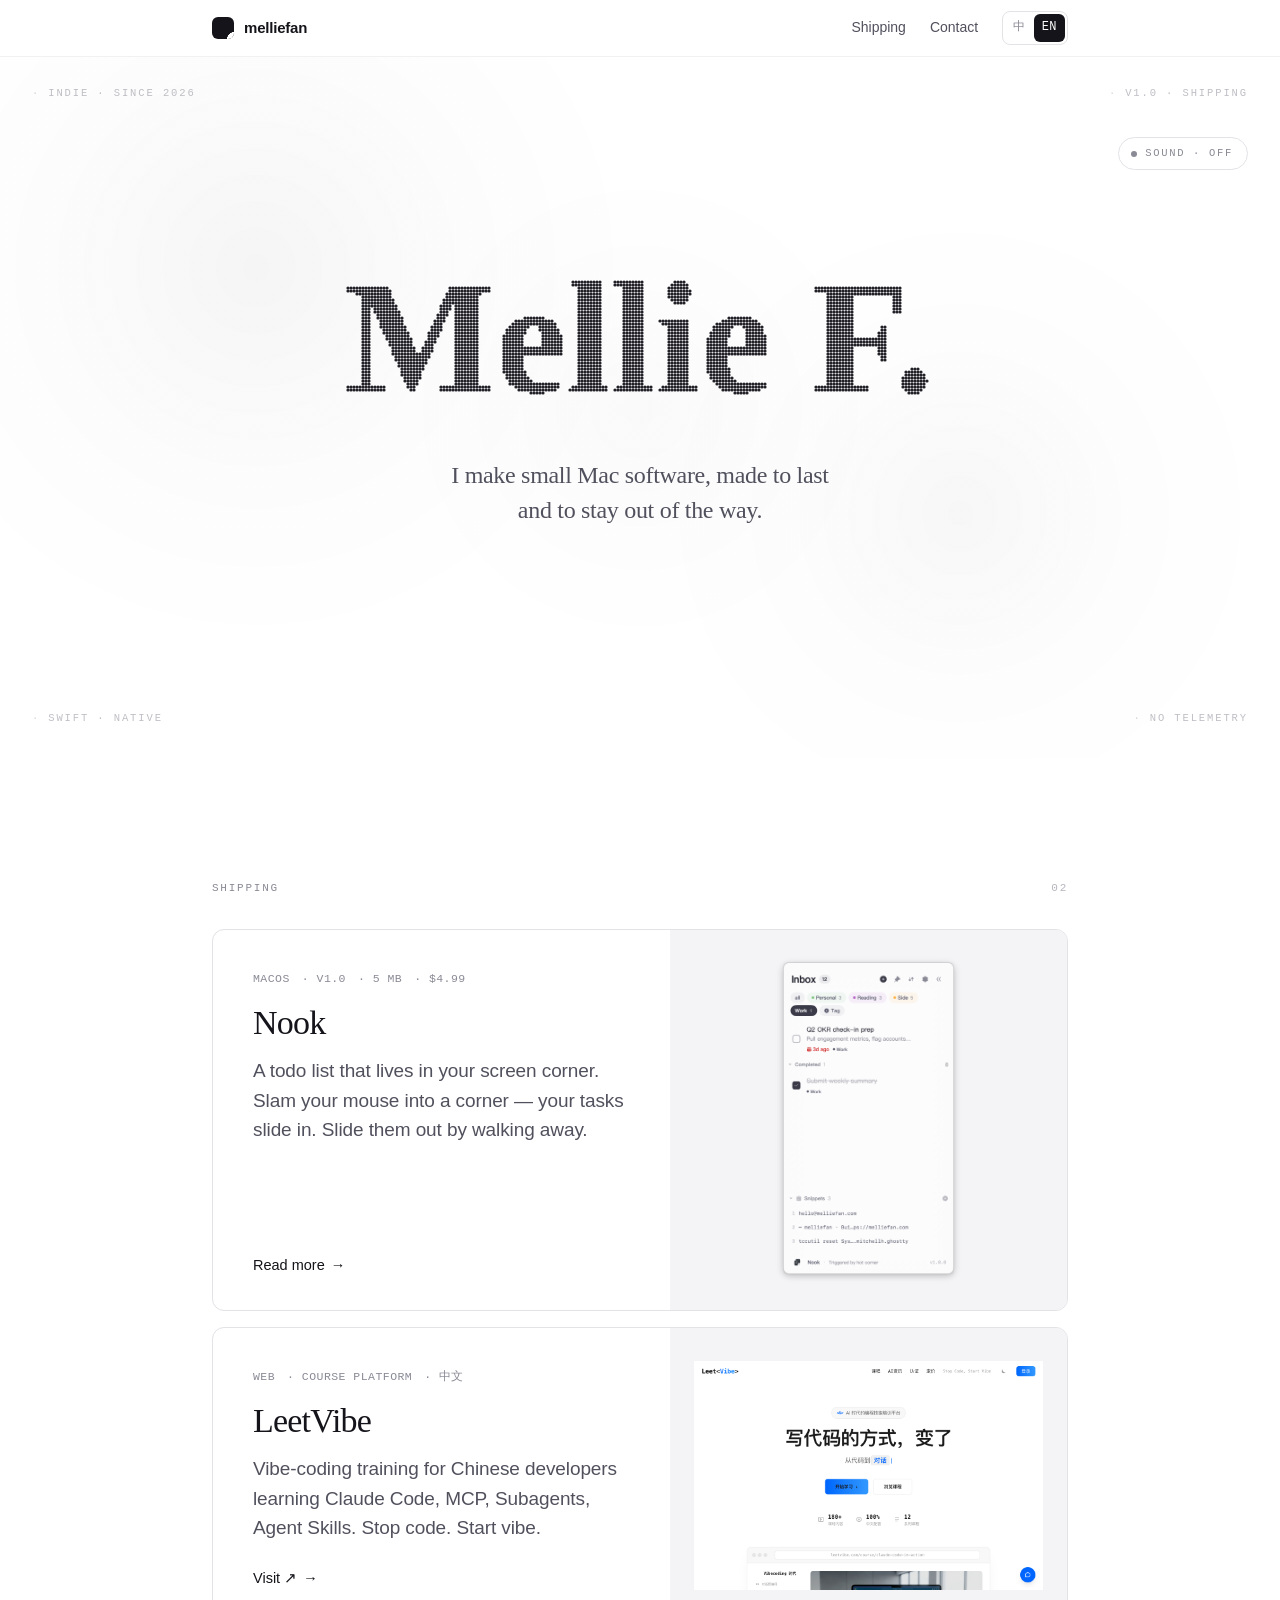
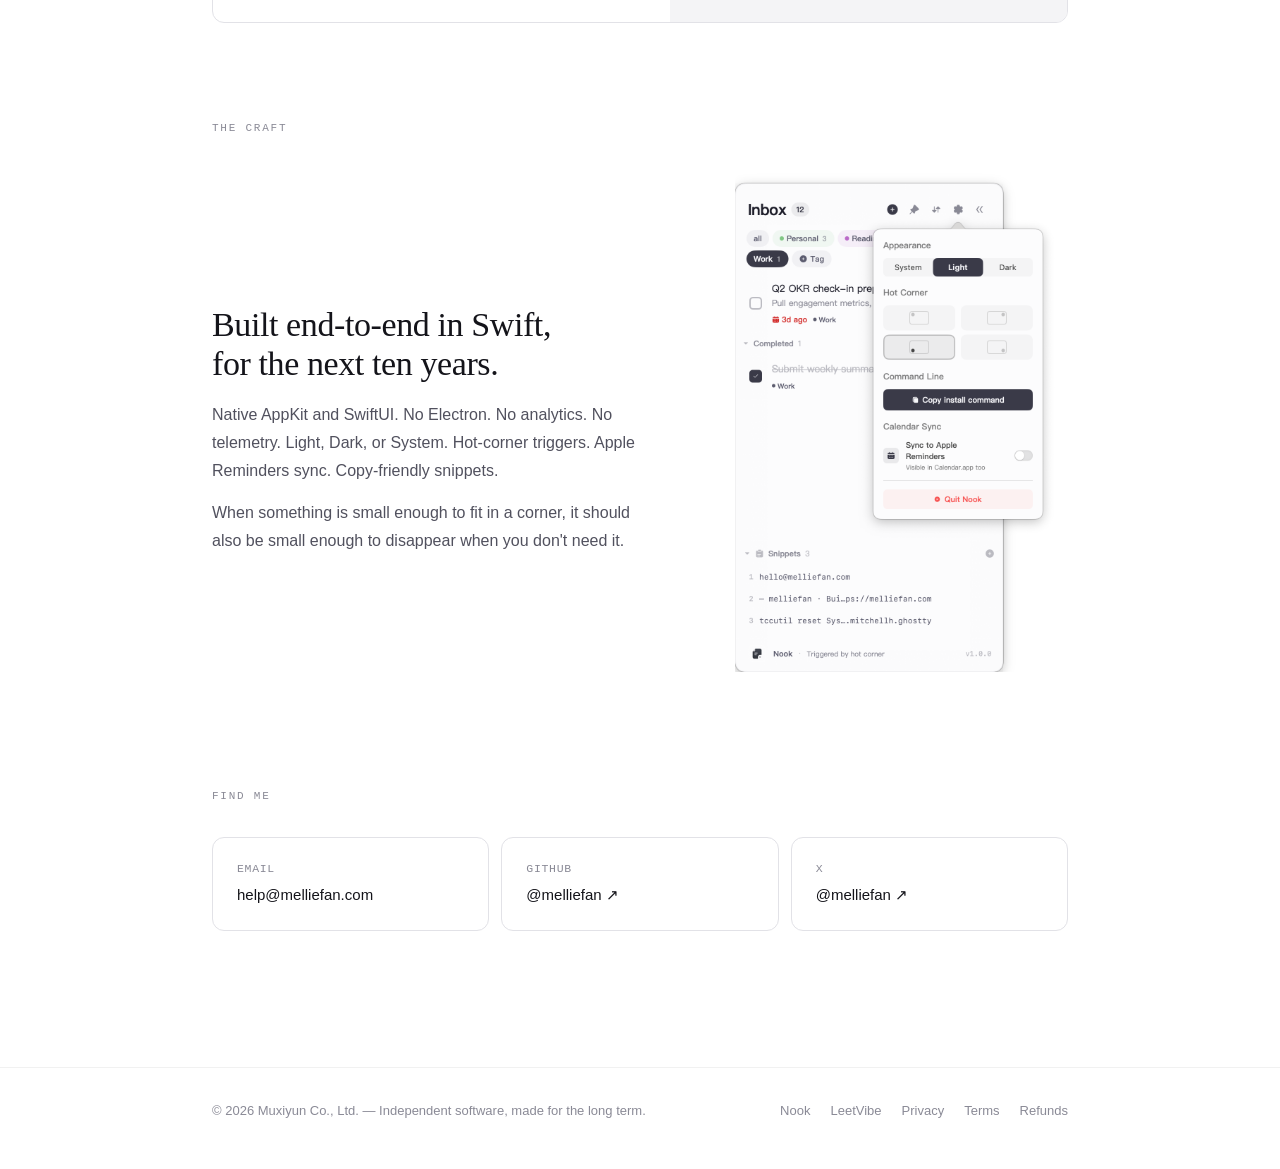
==== commit d79c80e9: "feat(site): 5 个内页全部按编辑设计风重做,跨页视觉统一 - /nook/ + /en/nook/: 重写 Nook 产品页   · 移除 hero 视觉占位 + 双 CTA,改大 ser" ====
--- a/en/index.html
+++ b/en/index.html
@@ -145,6 +145,7 @@
       <a href="#">LeetVibe</a>
       <a href="../legal/privacy.html">Privacy</a>
       <a href="../legal/terms.html">Terms</a>
+      <a href="../legal/refunds.html">Refunds</a>
     </span>
   </div>
 </footer>
--- a/assets/style.css
+++ b/assets/style.css
@@ -955,6 +955,67 @@
 .contact .label { font-family: var(--font-mono); font-size: 11.5px; color: var(--text-3); letter-spacing: 0.06em; text-transform: uppercase; }
 .contact .value { font-size: 15px; color: var(--text-1); font-weight: 500; }
 
+/* Legal / long-form pages ============================================ */
+.legal-page {
+  max-width: 680px;
+  margin: 0 auto;
+  padding: 80px 24px 120px;
+}
+.legal-page__meta {
+  font-family: var(--font-mono);
+  font-size: 11px;
+  letter-spacing: 0.14em;
+  text-transform: uppercase;
+  color: var(--text-3);
+  margin-bottom: 28px;
+}
+.legal-page h1 {
+  font-family: var(--font-serif);
+  font-size: clamp(36px, 5vw, 56px);
+  font-weight: 500;
+  letter-spacing: -1.2px;
+  line-height: 1.08;
+  margin-bottom: 48px;
+}
+.legal-page h2 {
+  font-family: var(--font-sans);
+  font-size: 18px;
+  font-weight: 600;
+  letter-spacing: -0.2px;
+  margin: 56px 0 14px;
+  color: var(--text-1);
+}
+.legal-page p {
+  color: var(--text-2);
+  font-size: 15.5px;
+  line-height: 1.78;
+  margin-bottom: 14px;
+}
+.legal-page ul {
+  color: var(--text-2);
+  font-size: 15.5px;
+  line-height: 1.78;
+  margin: 8px 0 14px 0;
+  padding-left: 24px;
+}
+.legal-page li { margin-bottom: 4px; }
+.legal-page a {
+  color: var(--text-1);
+  text-decoration: underline;
+  text-underline-offset: 3px;
+  text-decoration-thickness: 1px;
+}
+.legal-page a:hover { text-decoration-thickness: 2px; }
+.legal-page code {
+  font-family: var(--font-mono);
+  font-size: 13.5px;
+  background: var(--bg-alt);
+  padding: 1px 6px;
+  border-radius: 4px;
+  color: var(--text-1);
+}
+.legal-page strong { font-weight: 600; color: var(--text-1); }
+
 /* Reveal on scroll ---------------------------------------------------- */
 .reveal {
   opacity: 0;
